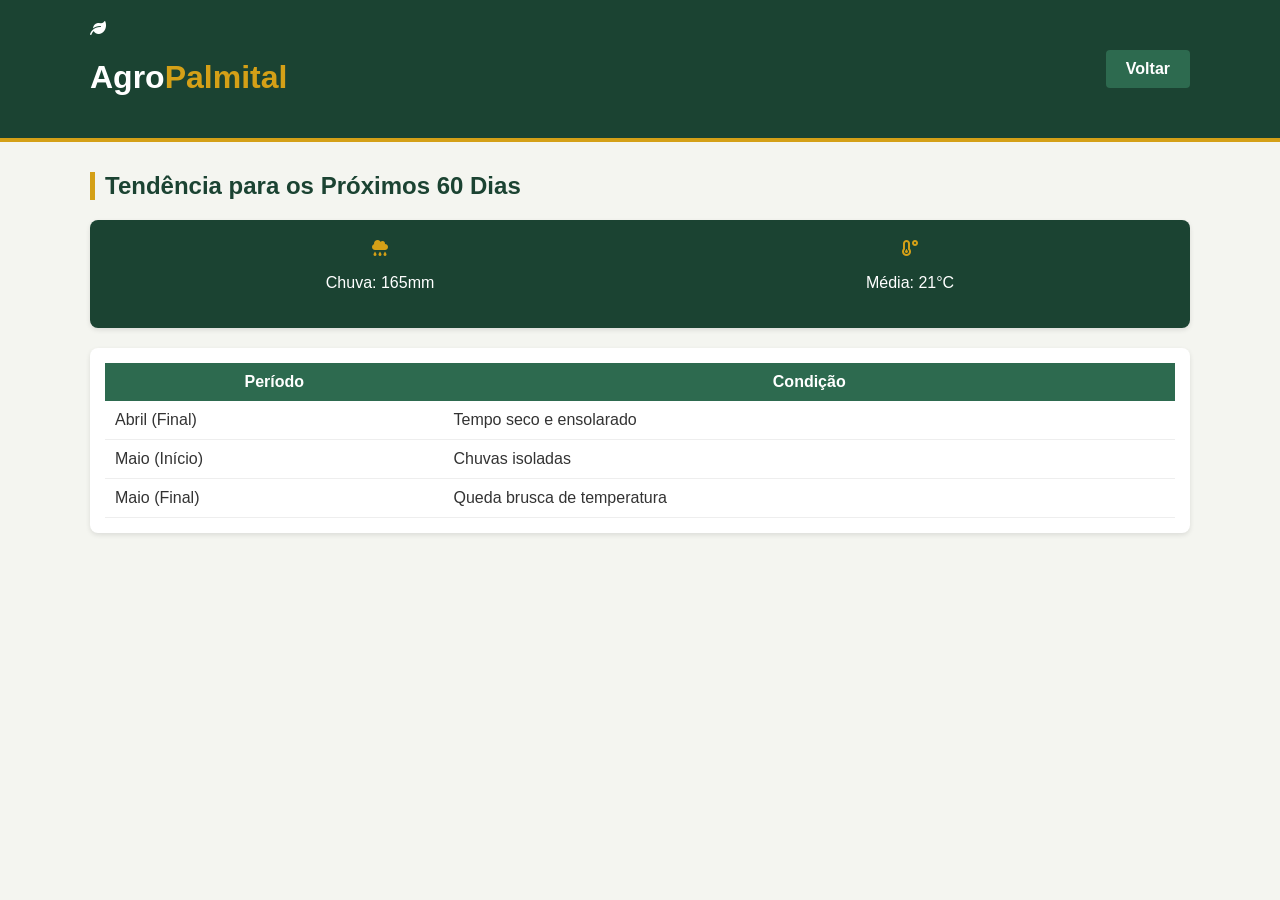
==== clima.html @ 03aaa4e9 "Add files via upload" ====
<!DOCTYPE html>
<html lang="pt-br">
<head>
    <meta charset="UTF-8">
    <meta name="viewport" content="width=device-width, initial-scale=1.0">
    <title>Previsão 60 Dias - AgroPalmital</title>
    <link rel="stylesheet" href="style.css">
    <link rel="stylesheet" href="https://cdnjs.cloudflare.com/ajax/libs/font-awesome/6.0.0/css/all.min.css">
</head>
<body>
    <header>
        <div class="container header-content">
            <div class="logo"><i class="fas fa-leaf"></i> <h1>Agro<span>Palmital</span></h1></div>
            <a href="index.html" class="btn-calc" style="text-decoration:none; width:auto; padding: 10px 20px;">Voltar</a>
        </div>
    </header>

    <main class="container" style="margin-top: 30px;">
        <h2 class="title-decorated">Tendência para os Próximos 60 Dias</h2>
        <div class="card-agro" style="background: var(--green-dark); color: white; display: flex; justify-content: space-around; padding: 20px;">
            <div style="text-align:center;"><i class="fas fa-cloud-rain" style="color:var(--soy-gold)"></i><p>Chuva: 165mm</p></div>
            <div style="text-align:center;"><i class="fas fa-temperature-low" style="color:var(--soy-gold)"></i><p>Média: 21°C</p></div>
        </div>

        <div class="card-agro">
            <table style="width:100%; border-collapse: collapse;">
                <tr style="background:var(--green-leaf); color:white;">
                    <th style="padding:10px;">Período</th>
                    <th style="padding:10px;">Condição</th>
                </tr>
                <tr><td style="padding:10px; border-bottom:1px solid #eee;">Abril (Final)</td><td style="padding:10px; border-bottom:1px solid #eee;">Tempo seco e ensolarado</td></tr>
                <tr><td style="padding:10px; border-bottom:1px solid #eee;">Maio (Início)</td><td style="padding:10px; border-bottom:1px solid #eee;">Chuvas isoladas</td></tr>
                <tr><td style="padding:10px; border-bottom:1px solid #eee;">Maio (Final)</td><td style="padding:10px; border-bottom:1px solid #eee;">Queda brusca de temperatura</td></tr>
            </table>
        </div>
    </main>
</body>
</html>
---- style.css ----
:root {
    --green-dark: #1b4332;
    --green-leaf: #2d6a4f;
    --soy-gold: #d4a017;
    --earth: #5d4037;
    --light-wheat: #f4f5f0;
}

body { background-color: var(--light-wheat); font-family: sans-serif; margin: 0; color: #333; }
.container { max-width: 1100px; margin: 0 auto; padding: 0 20px; }

/* Header e Topo */
.top-announcement { background: var(--earth); color: white; padding: 10px 0; font-size: 0.8rem; }
.flex-top { display: flex; justify-content: space-between; }
header { background: var(--green-dark); color: white; padding: 20px 0; border-bottom: 4px solid var(--soy-gold); }
.header-content { display: flex; justify-content: space-between; align-items: center; }
.logo h1 span { color: var(--soy-gold); }

/* Banner */
.hero-banner { 
    background: linear-gradient(rgba(0,0,0,0.5), rgba(0,0,0,0.5)), url('https://images.unsplash.com/photo-1500382017468-9049fed747ef?auto=format&fit=crop&w=1200&q=80');
    background-size: cover; padding: 50px 0; text-align: center; color: white;
}

/* Layout */
.main-layout { display: grid; grid-template-columns: 1.5fr 1fr; gap: 20px; margin-top: 20px; }
.card-agro, .card-bolsa, .card-weather-agro, .news-card { background: white; border-radius: 8px; padding: 15px; box-shadow: 0 2px 5px rgba(0,0,0,0.1); margin-bottom: 20px; }
.title-decorated { color: var(--green-dark); border-left: 5px solid var(--soy-gold); padding-left: 10px; }

/* Calculadora e Botões */
.btn-calc, .btn-saiba-mais { background: var(--green-leaf); color: white; border: none; padding: 10px; border-radius: 4px; cursor: pointer; font-weight: bold; width: 100%; }
.input-group { display: flex; gap: 5px; margin-bottom: 10px; }
.result-box { margin-top: 10px; background: #eee; padding: 10px; border-radius: 4px; text-align: center; }
.btn-detalhes-clima { display: block; text-align: center; padding: 10px; background: #fdf5e6; color: var(--green-leaf); text-decoration: none; font-weight: bold; border-radius: 4px; }

/* Cores do Campo */
.soja { background: var(--soy-gold); }
.milho { background: #e67e22; }
.trigo { background: #f39c12; }
.icon-circle { width: 30px; height: 30px; border-radius: 50%; display: inline-flex; align-items: center; justify-content: center; color: white; margin-right: 10px; }
.up { color: green; } .down { color: red; }
.yellow { color: #f1c40f; font-size: 2rem; }
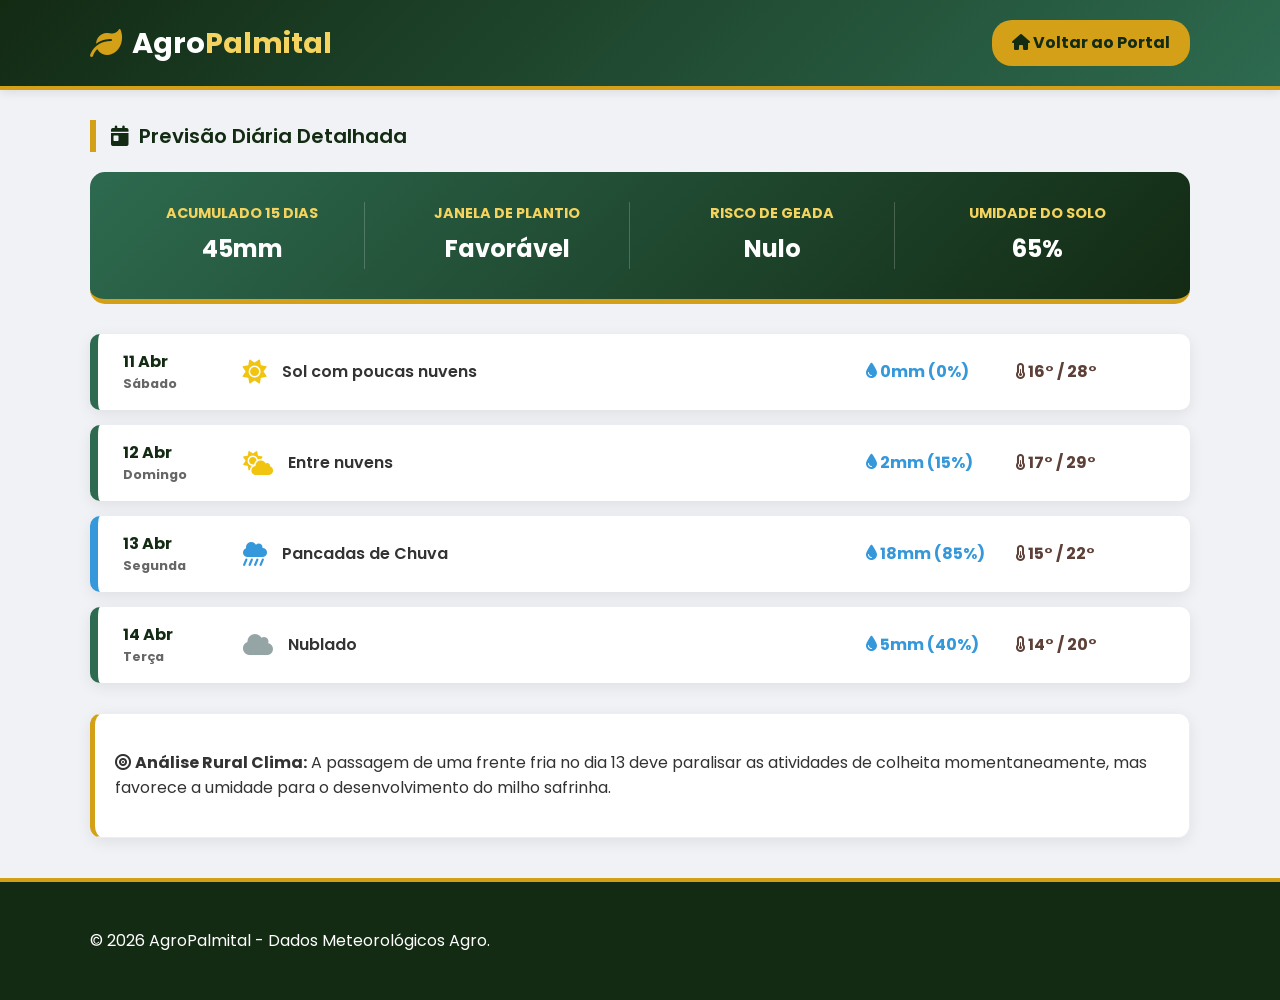
==== commit 8fd14b40: "Add files via upload" ====
--- a/clima.html
+++ b/clima.html
@@ -3,36 +3,154 @@
 <head>
     <meta charset="UTF-8">
     <meta name="viewport" content="width=device-width, initial-scale=1.0">
-    <title>Previsão 60 Dias - AgroPalmital</title>
+    <title>Clima Diário - AgroPalmital</title>
+    <link href="https://fonts.googleapis.com/css2?family=Poppins:wght@400;600;700&display=swap" rel="stylesheet">
     <link rel="stylesheet" href="style.css">
     <link rel="stylesheet" href="https://cdnjs.cloudflare.com/ajax/libs/font-awesome/6.0.0/css/all.min.css">
+    <style>
+        /* Estilos específicos para a visão diária estilo Rural Clima */
+        .clima-header-info {
+            background: linear-gradient(135deg, var(--green-leaf), var(--green-dark));
+            color: white;
+            padding: 30px;
+            border-radius: 15px;
+            margin-bottom: 30px;
+            display: grid;
+            grid-template-columns: repeat(auto-fit, minmax(200px, 1fr));
+            gap: 20px;
+            border-bottom: 5px solid var(--soy-gold);
+        }
+
+        .info-box { text-align: center; border-right: 1px solid rgba(255,255,255,0.2); }
+        .info-box:last-child { border-right: none; }
+        .info-box h4 { margin: 0; font-size: 0.9rem; text-transform: uppercase; color: var(--soy-light); }
+        .info-box p { margin: 5px 0 0; font-size: 1.5rem; font-weight: bold; }
+
+        .timeline-diaria {
+            display: flex;
+            flex-direction: column;
+            gap: 15px;
+        }
+
+        .dia-card {
+            display: grid;
+            grid-template-columns: 120px 1fr 150px 150px;
+            align-items: center;
+            background: white;
+            padding: 15px 25px;
+            border-radius: 10px;
+            box-shadow: var(--shadow-card);
+            border-left: 8px solid var(--green-leaf);
+            transition: 0.3s;
+        }
+
+        .dia-card:hover { transform: scale(1.01); }
+        .dia-card.chuva { border-left-color: #3498db; }
+        
+        .data-info { font-weight: bold; color: var(--green-dark); }
+        .data-info span { display: block; font-size: 0.8rem; color: var(--text-light); }
+
+        .condicao-info { display: flex; align-items: center; gap: 15px; font-weight: 600; }
+        .condicao-info i { font-size: 1.5rem; }
+        
+        .chuva-info { color: #3498db; font-weight: bold; }
+        .temp-info { font-weight: bold; color: var(--earth-brown); }
+
+        .yellow { color: #f1c40f; }
+        .blue { color: #3498db; }
+        .gray { color: #95a5a6; }
+
+        @media (max-width: 768px) {
+            .dia-card { grid-template-columns: 1fr 1fr; gap: 15px; }
+        }
+    </style>
 </head>
 <body>
+
     <header>
         <div class="container header-content">
-            <div class="logo"><i class="fas fa-leaf"></i> <h1>Agro<span>Palmital</span></h1></div>
-            <a href="index.html" class="btn-calc" style="text-decoration:none; width:auto; padding: 10px 20px;">Voltar</a>
+            <div class="logo">
+                <i class="fas fa-leaf seedling-icon"></i>
+                <h1>Agro<span>Palmital</span></h1>
+            </div>
+            <a href="index.html" class="btn-weather-link" style="background: var(--soy-gold); color: var(--green-dark); border:none;">
+                <i class="fas fa-home"></i> Voltar ao Portal
+            </a>
         </div>
     </header>
 
     <main class="container" style="margin-top: 30px;">
-        <h2 class="title-decorated">Tendência para os Próximos 60 Dias</h2>
-        <div class="card-agro" style="background: var(--green-dark); color: white; display: flex; justify-content: space-around; padding: 20px;">
-            <div style="text-align:center;"><i class="fas fa-cloud-rain" style="color:var(--soy-gold)"></i><p>Chuva: 165mm</p></div>
-            <div style="text-align:center;"><i class="fas fa-temperature-low" style="color:var(--soy-gold)"></i><p>Média: 21°C</p></div>
+        <h2 class="title-decorated"><i class="fas fa-calendar-day"></i> Previsão Diária Detalhada</h2>
+
+        <div class="clima-header-info">
+            <div class="info-box">
+                <h4>Acumulado 15 dias</h4>
+                <p>45mm</p>
+            </div>
+            <div class="info-box">
+                <h4>Janela de Plantio</h4>
+                <p>Favorável</p>
+            </div>
+            <div class="info-box">
+                <h4>Risco de Geada</h4>
+                <p>Nulo</p>
+            </div>
+            <div class="info-box">
+                <h4>Umidade do Solo</h4>
+                <p>65%</p>
+            </div>
         </div>
 
-        <div class="card-agro">
-            <table style="width:100%; border-collapse: collapse;">
-                <tr style="background:var(--green-leaf); color:white;">
-                    <th style="padding:10px;">Período</th>
-                    <th style="padding:10px;">Condição</th>
-                </tr>
-                <tr><td style="padding:10px; border-bottom:1px solid #eee;">Abril (Final)</td><td style="padding:10px; border-bottom:1px solid #eee;">Tempo seco e ensolarado</td></tr>
-                <tr><td style="padding:10px; border-bottom:1px solid #eee;">Maio (Início)</td><td style="padding:10px; border-bottom:1px solid #eee;">Chuvas isoladas</td></tr>
-                <tr><td style="padding:10px; border-bottom:1px solid #eee;">Maio (Final)</td><td style="padding:10px; border-bottom:1px solid #eee;">Queda brusca de temperatura</td></tr>
-            </table>
+        <div class="timeline-diaria">
+            
+            <div class="dia-card">
+                <div class="data-info">11 Abr<span>Sábado</span></div>
+                <div class="condicao-info">
+                    <i class="fas fa-sun yellow"></i> Sol com poucas nuvens
+                </div>
+                <div class="chuva-info"><i class="fas fa-tint"></i> 0mm (0%)</div>
+                <div class="temp-info"><i class="fas fa-thermometer-half"></i> 16° / 28°</div>
+            </div>
+
+            <div class="dia-card">
+                <div class="data-info">12 Abr<span>Domingo</span></div>
+                <div class="condicao-info">
+                    <i class="fas fa-cloud-sun yellow"></i> Entre nuvens
+                </div>
+                <div class="chuva-info"><i class="fas fa-tint"></i> 2mm (15%)</div>
+                <div class="temp-info"><i class="fas fa-thermometer-half"></i> 17° / 29°</div>
+            </div>
+
+            <div class="dia-card chuva">
+                <div class="data-info">13 Abr<span>Segunda</span></div>
+                <div class="condicao-info">
+                    <i class="fas fa-cloud-showers-heavy blue"></i> Pancadas de Chuva
+                </div>
+                <div class="chuva-info"><i class="fas fa-tint"></i> 18mm (85%)</div>
+                <div class="temp-info"><i class="fas fa-thermometer-half"></i> 15° / 22°</div>
+            </div>
+
+            <div class="dia-card">
+                <div class="data-info">14 Abr<span>Terça</span></div>
+                <div class="condicao-info">
+                    <i class="fas fa-cloud gray"></i> Nublado
+                </div>
+                <div class="chuva-info"><i class="fas fa-tint"></i> 5mm (40%)</div>
+                <div class="temp-info"><i class="fas fa-thermometer-half"></i> 14° / 20°</div>
+            </div>
+
+            </div>
+
+        <div class="card-agro" style="margin-top: 30px; border-left: 5px solid var(--soy-gold);">
+            <p><i class="fas fa-bullseye"></i> <strong>Análise Rural Clima:</strong> A passagem de uma frente fria no dia 13 deve paralisar as atividades de colheita momentaneamente, mas favorece a umidade para o desenvolvimento do milho safrinha.</p>
         </div>
     </main>
+
+    <footer>
+        <div class="container footer-content">
+            <p>&copy; 2026 AgroPalmital - Dados Meteorológicos Agro.</p>
+        </div>
+    </footer>
+
 </body>
 </html>
--- a/style.css
+++ b/style.css
@@ -1,42 +1,215 @@
+/* Nova Paleta de Cores e Definições Globais */
 :root {
-    --green-dark: #1b4332;
-    --green-leaf: #2d6a4f;
-    --soy-gold: #d4a017;
-    --earth: #5d4037;
-    --light-wheat: #f4f5f0;
-}
-
-body { background-color: var(--light-wheat); font-family: sans-serif; margin: 0; color: #333; }
-.container { max-width: 1100px; margin: 0 auto; padding: 0 20px; }
-
-/* Header e Topo */
-.top-announcement { background: var(--earth); color: white; padding: 10px 0; font-size: 0.8rem; }
-.flex-top { display: flex; justify-content: space-between; }
-header { background: var(--green-dark); color: white; padding: 20px 0; border-bottom: 4px solid var(--soy-gold); }
+    --green-dark: #132a13; /* Verde Floresta Profundo */
+    --green-leaf: #2d6a4f; /* Verde Folha Vibrante */
+    --green-action: #40916c; /* Verde Botão */
+    --soy-gold: #d4a017; /* Dourado Soja */
+    --soy-light: #f4d35e; /* Dourado Claro */
+    --earth-brown: #5d4037; /* Marrom Terra */
+    --light-wheat: #fafaf8; /* Creme Trigo Muito Claro */
+    --white: #ffffff;
+    --text-main: #333;
+    --text-light: #666;
+    --bg-body: #f0f2f5; /* Fundo Levemente Cinza */
+    --shadow-card: 0 4px 15px rgba(0,0,0,0.08); /* Sombra mais suave */
+}
+
+* { box-sizing: border-box; }
+
+body { 
+    background-color: var(--bg-body); 
+    font-family: 'Poppins', sans-serif; /* Fonte mais moderna */
+    margin: 0; 
+    color: var(--text-main);
+    line-height: 1.6;
+}
+
+.container { max-width: 1140px; margin: 0 auto; padding: 0 20px; }
+
+/* Topo e Header Estilizados */
+.top-announcement { 
+    background: linear-gradient(90deg, var(--earth-brown), #795548); /* Degradê Marrom */
+    color: var(--white); 
+    padding: 8px 0; 
+    font-size: 0.8rem; 
+    border-bottom: 2px solid var(--soy-gold); 
+}
+.flex-top { display: flex; justify-content: space-between; align-items: center; }
+
+header { 
+    background: linear-gradient(135deg, var(--green-dark), var(--green-leaf)); /* Degradê Verde */
+    color: var(--white); 
+    padding: 20px 0; 
+    border-bottom: 4px solid var(--soy-gold);
+    box-shadow: 0 2px 10px rgba(0,0,0,0.1);
+}
 .header-content { display: flex; justify-content: space-between; align-items: center; }
-.logo h1 span { color: var(--soy-gold); }
-
-/* Banner */
+
+.logo { display: flex; align-items: center; gap: 10px; }
+.logo h1 { font-size: 1.8rem; margin: 0; font-weight: 700; }
+.logo h1 span { color: var(--soy-light); }
+.seedling-icon { font-size: 2rem; color: var(--soy-gold); }
+
+.market-summary-card {
+    background: rgba(255,255,255,0.1); /* Fundo translúcido */
+    padding: 10px 15px;
+    border-radius: 8px;
+    border: 1px solid rgba(255,255,255,0.2);
+    text-align: right;
+}
+.market-summary-card small { font-size: 0.7rem; color: #ccc; }
+.market-summary-card p { font-size: 1.1rem; margin: 2px 0 0; font-weight: bold; }
+
+/* Banner com Overlay Colorida */
 .hero-banner { 
-    background: linear-gradient(rgba(0,0,0,0.5), rgba(0,0,0,0.5)), url('https://images.unsplash.com/photo-1500382017468-9049fed747ef?auto=format&fit=crop&w=1200&q=80');
-    background-size: cover; padding: 50px 0; text-align: center; color: white;
-}
-
-/* Layout */
-.main-layout { display: grid; grid-template-columns: 1.5fr 1fr; gap: 20px; margin-top: 20px; }
-.card-agro, .card-bolsa, .card-weather-agro, .news-card { background: white; border-radius: 8px; padding: 15px; box-shadow: 0 2px 5px rgba(0,0,0,0.1); margin-bottom: 20px; }
-.title-decorated { color: var(--green-dark); border-left: 5px solid var(--soy-gold); padding-left: 10px; }
-
-/* Calculadora e Botões */
-.btn-calc, .btn-saiba-mais { background: var(--green-leaf); color: white; border: none; padding: 10px; border-radius: 4px; cursor: pointer; font-weight: bold; width: 100%; }
-.input-group { display: flex; gap: 5px; margin-bottom: 10px; }
-.result-box { margin-top: 10px; background: #eee; padding: 10px; border-radius: 4px; text-align: center; }
-.btn-detalhes-clima { display: block; text-align: center; padding: 10px; background: #fdf5e6; color: var(--green-leaf); text-decoration: none; font-weight: bold; border-radius: 4px; }
-
-/* Cores do Campo */
-.soja { background: var(--soy-gold); }
-.milho { background: #e67e22; }
-.trigo { background: #f39c12; }
-.icon-circle { width: 30px; height: 30px; border-radius: 50%; display: inline-flex; align-items: center; justify-content: center; color: white; margin-right: 10px; }
-.up { color: green; } .down { color: red; }
-.yellow { color: #f1c40f; font-size: 2rem; }+    background: linear-gradient(rgba(19, 42, 19, 0.7), rgba(0,0,0,0.5)), 
+                url('https://images.unsplash.com/photo-1500382017468-9049fed747ef?auto=format&fit=crop&w=1200&q=80');
+    background-size: cover;
+    background-position: center;
+    padding: 80px 0; 
+    text-align: center; 
+    color: var(--white); 
+    border-bottom: 5px solid var(--soy-gold);
+}
+.hero-text h2 { font-size: 2.2rem; margin-bottom: 10px; }
+.hero-text p { font-size: 1.1rem; opacity: 0.9; }
+
+/* Layout Grid */
+.main-layout { display: grid; grid-template-columns: 1.6fr 1fr; gap: 30px; margin-top: 30px; }
+
+/* Títulos Decorados Modernos */
+.title-decorated { 
+    color: var(--green-dark); 
+    border-left: 6px solid var(--soy-gold); 
+    padding-left: 15px; 
+    margin-bottom: 20px; 
+    font-size: 1.25rem; 
+    font-weight: 600;
+    display: flex;
+    align-items: center;
+    gap: 10px;
+}
+
+/* Cards e Componentes Atualizados */
+.card-agro, .news-card, .card-weather-agro { 
+    background: var(--white); 
+    border-radius: 12px; /* Cantos mais arredondados */
+    padding: 20px; 
+    box-shadow: var(--shadow-card); 
+    margin-bottom: 20px; 
+    border: 1px solid #eee;
+    transition: transform 0.2s;
+}
+.card-agro:hover { transform: translateY(-3px); }
+
+/* Notícias */
+.news-card { display: flex; padding: 0; overflow: hidden; gap: 0; }
+.news-image { 
+    width: 180px; 
+    background: #ddd url('https://images.unsplash.com/photo-1592982537447-7440770cbfc9?auto=format&fit=crop&w=400&q=80'); 
+    background-size: cover; 
+    background-position: center;
+}
+.news-content { padding: 20px; flex: 1; }
+.category-badge { 
+    background-color: var(--soy-gold); 
+    color: var(--white); 
+    padding: 4px 8px; 
+    border-radius: 4px; 
+    font-size: 0.7rem; 
+    font-weight: bold; 
+    text-transform: uppercase; 
+}
+.news-content h3 { margin: 10px 0; color: var(--green-dark); }
+.news-content p { font-size: 0.9rem; color: var(--text-light); }
+.read-more { color: var(--green-leaf); font-weight: bold; text-decoration: none; font-size: 0.9rem; display: flex; align-items: center; gap: 5px; }
+
+/* Bolsas */
+.bolsas-grid { display: grid; grid-template-columns: 1fr 1fr; gap: 15px; }
+.bolsa-card { border-top: 4px solid var(--green-leaf); padding: 15px; }
+.bolsa-header { display: flex; justify-content: space-between; color: var(--green-dark); margin-bottom: 10px; }
+.bolsa-header h4 { margin: 0; font-size: 1rem; }
+.bolsa-body { font-size: 0.9rem; }
+.bolsa-item { display: flex; justify-content: space-between; padding: 5px 0; border-bottom: 1px solid #f0f0f0; }
+
+/* Cotações com Cores Específicas */
+.quotes-panel { padding: 10px 20px; }
+.quote-item { 
+    display: flex; 
+    align-items: center; 
+    padding: 12px 0; 
+    border-bottom: 1px solid #f0f0f0; 
+    position: relative;
+}
+.quote-item .time { position: absolute; right: 0; top: 12px; font-size: 0.7rem; color: #aaa; }
+.icon-circle { 
+    width: 40px; height: 40px; border-radius: 50%; 
+    display: flex; align-items: center; justify-content: center; 
+    color: var(--white); font-size: 1.2rem; margin-right: 15px; 
+}
+.soja-item .icon-circle { background-color: var(--soy-gold); }
+.milho-item .icon-circle { background-color: #e67e22; } /* Laranja */
+.trigo-item .icon-circle { background-color: #f39c12; } /* Amarelo Trigo */
+
+.data span { display: block; font-size: 0.8rem; color: var(--text-light); }
+.data strong { font-size: 1.1rem; color: var(--green-dark); }
+
+/* Calculadora Colorida */
+.calculator-box { border-bottom: 5px solid var(--soy-gold); background-color: #fdfdfa; }
+.input-group { display: flex; gap: 10px; margin-bottom: 15px; }
+.input-group input, .input-group select { 
+    padding: 12px; border: 1px solid #ccc; border-radius: 6px; 
+    width: 100%; font-family: 'Poppins', sans-serif;
+}
+.btn-calc { 
+    width: 100%; padding: 12px; 
+    background: linear-gradient(90deg, var(--green-leaf), var(--green-action));
+    color: var(--white); border: none; border-radius: 6px; 
+    font-weight: bold; font-size: 1rem; cursor: pointer; display: flex; align-items: center; justify-content: center; gap: 10px; 
+}
+.btn-calc:hover { opacity: 0.9; }
+.result-box { 
+    margin-top: 15px; padding: 12px; 
+    background-color: #fcf8e3; 
+    border-radius: 6px; text-align: center; border: 1px solid #faebcc; 
+}
+
+/* Pragas e Alertas */
+.alert-panel { border-left: 5px solid #e74c3c; }
+.disease-container { margin-bottom: 0; }
+.disease-item { display: flex; justify-content: space-between; align-items: center; padding: 10px; border-radius: 8px; }
+.alert-danger { background-color: #fdf2f2; }
+.disease-info { display: flex; align-items: center; gap: 15px; color: #c0392b; }
+.disease-info i { font-size: 1.5rem; }
+.disease-details { display: none; padding: 15px; background: #fafafa; border-radius: 0 0 8px 8px; font-size: 0.85rem; color: #555; }
+.btn-action { background: var(--green-leaf); color: var(--white); border: none; padding: 6px 12px; border-radius: 4px; cursor: pointer; }
+
+/* Clima Moderno */
+.card-weather-agro { background: linear-gradient(135deg, var(--white), #f9f9f9); text-align: center; }
+.today-focus { display: flex; justify-content: center; align-items: center; gap: 20px; margin-bottom: 15px; }
+.weather-icon { font-size: 3rem; color: #f1c40f; }
+.temp-big { font-size: 2.5rem; font-weight: bold; margin: 0; color: var(--green-dark); }
+.btn-weather-link { 
+    display: inline-block; padding: 10px 20px; 
+    background-color: var(--white); color: var(--green-leaf); 
+    border: 2px solid var(--green-leaf);
+    text-decoration: none; font-weight: bold; border-radius: 20px; 
+    transition: all 0.3s;
+}
+.btn-weather-link:hover { background-color: var(--green-leaf); color: var(--white); }
+
+/* Indicadores de Status */
+.up { color: #2ecc71; font-weight: bold; }
+.down { color: #e74c3c; font-weight: bold; }
+
+/* Rodapé Colorido */
+footer { 
+    background: var(--green-dark); 
+    color: var(--white); 
+    text-align: center; 
+    padding: 30px 0; 
+    margin-top: 40px; 
+    border-top: 4px solid var(--soy-gold);
+}
+.footer-content { display: flex; justify-content: space-between; align-items: center; }
+.footer-icons { display: flex; gap: 15px; font-size: 1.2rem; color: var(--soy-gold); }
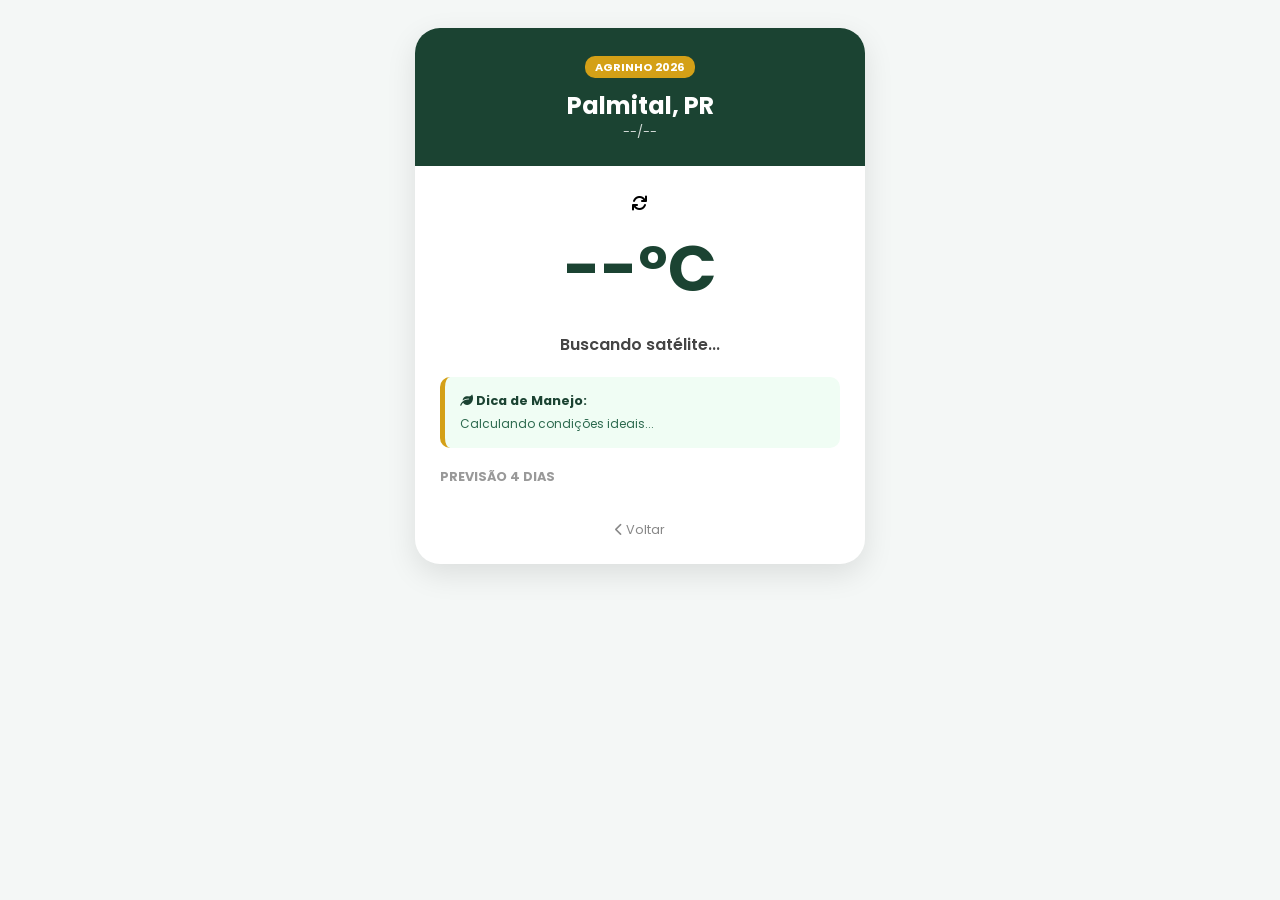
==== commit 6b477b0b: "Add files via upload" ====
--- a/clima.html
+++ b/clima.html
@@ -3,154 +3,85 @@
 <head>
     <meta charset="UTF-8">
     <meta name="viewport" content="width=device-width, initial-scale=1.0">
-    <title>Clima Diário - AgroPalmital</title>
+    <title>Clima Palmital - Agrinho 2026</title>
     <link href="https://fonts.googleapis.com/css2?family=Poppins:wght@400;600;700&display=swap" rel="stylesheet">
-    <link rel="stylesheet" href="style.css">
     <link rel="stylesheet" href="https://cdnjs.cloudflare.com/ajax/libs/font-awesome/6.0.0/css/all.min.css">
     <style>
-        /* Estilos específicos para a visão diária estilo Rural Clima */
-        .clima-header-info {
-            background: linear-gradient(135deg, var(--green-leaf), var(--green-dark));
-            color: white;
-            padding: 30px;
-            border-radius: 15px;
-            margin-bottom: 30px;
-            display: grid;
-            grid-template-columns: repeat(auto-fit, minmax(200px, 1fr));
-            gap: 20px;
-            border-bottom: 5px solid var(--soy-gold);
-        }
-
-        .info-box { text-align: center; border-right: 1px solid rgba(255,255,255,0.2); }
-        .info-box:last-child { border-right: none; }
-        .info-box h4 { margin: 0; font-size: 0.9rem; text-transform: uppercase; color: var(--soy-light); }
-        .info-box p { margin: 5px 0 0; font-size: 1.5rem; font-weight: bold; }
-
-        .timeline-diaria {
-            display: flex;
-            flex-direction: column;
-            gap: 15px;
-        }
-
-        .dia-card {
-            display: grid;
-            grid-template-columns: 120px 1fr 150px 150px;
-            align-items: center;
-            background: white;
-            padding: 15px 25px;
-            border-radius: 10px;
-            box-shadow: var(--shadow-card);
-            border-left: 8px solid var(--green-leaf);
-            transition: 0.3s;
-        }
-
-        .dia-card:hover { transform: scale(1.01); }
-        .dia-card.chuva { border-left-color: #3498db; }
-        
-        .data-info { font-weight: bold; color: var(--green-dark); }
-        .data-info span { display: block; font-size: 0.8rem; color: var(--text-light); }
-
-        .condicao-info { display: flex; align-items: center; gap: 15px; font-weight: 600; }
-        .condicao-info i { font-size: 1.5rem; }
-        
-        .chuva-info { color: #3498db; font-weight: bold; }
-        .temp-info { font-weight: bold; color: var(--earth-brown); }
-
-        .yellow { color: #f1c40f; }
-        .blue { color: #3498db; }
-        .gray { color: #95a5a6; }
-
-        @media (max-width: 768px) {
-            .dia-card { grid-template-columns: 1fr 1fr; gap: 15px; }
-        }
+        :root { --agro: #1b4332; --gold: #d4a017; --blue: #3498db; }
+        body { font-family: 'Poppins', sans-serif; background: #f4f7f6; display: flex; justify-content: center; padding: 20px; }
+        .card { background: white; border-radius: 25px; box-shadow: 0 10px 30px rgba(0,0,0,0.1); width: 100%; max-width: 450px; overflow: hidden; }
+        .header { background: var(--agro); color: white; padding: 25px; text-align: center; }
+        .conteudo { padding: 25px; text-align: center; }
+        .temp-foco { font-size: 4rem; font-weight: 700; color: var(--agro); margin: 5px 0; }
+        .dica-box { background: #f0fdf4; border-left: 5px solid var(--gold); padding: 15px; border-radius: 10px; text-align: left; margin: 20px 0; }
+        .grid { display: grid; grid-template-columns: repeat(4, 1fr); gap: 8px; margin-top: 15px; }
+        .dia { background: #f8f9fa; padding: 10px; border-radius: 12px; border: 1px solid #eee; text-align: center; }
+        .btn { display: block; margin-top: 20px; color: #888; text-decoration: none; font-size: 0.8rem; }
     </style>
 </head>
 <body>
 
-    <header>
-        <div class="container header-content">
-            <div class="logo">
-                <i class="fas fa-leaf seedling-icon"></i>
-                <h1>Agro<span>Palmital</span></h1>
-            </div>
-            <a href="index.html" class="btn-weather-link" style="background: var(--soy-gold); color: var(--green-dark); border:none;">
-                <i class="fas fa-home"></i> Voltar ao Portal
-            </a>
-        </div>
-    </header>
+<div class="card">
+    <div class="header">
+        <span style="background:var(--gold); padding:3px 10px; border-radius:10px; font-size:0.7rem; font-weight:700;">AGRINHO 2026</span>
+        <h2 style="margin:10px 0 0;">Palmital, PR</h2>
+        <p id="data-atual" style="margin:0; opacity:0.8; font-size:0.8rem;">--/--</p>
+    </div>
 
-    <main class="container" style="margin-top: 30px;">
-        <h2 class="title-decorated"><i class="fas fa-calendar-day"></i> Previsão Diária Detalhada</h2>
+    <div class="conteudo">
+        <div id="icon-hoje"><i class="fas fa-sync fa-spin"></i></div>
+        <div class="temp-foco" id="temp-agora">--°C</div>
+        <p id="desc-agora" style="font-weight:600; color:#444;">Buscando satélite...</p>
 
-        <div class="clima-header-info">
-            <div class="info-box">
-                <h4>Acumulado 15 dias</h4>
-                <p>45mm</p>
-            </div>
-            <div class="info-box">
-                <h4>Janela de Plantio</h4>
-                <p>Favorável</p>
-            </div>
-            <div class="info-box">
-                <h4>Risco de Geada</h4>
-                <p>Nulo</p>
-            </div>
-            <div class="info-box">
-                <h4>Umidade do Solo</h4>
-                <p>65%</p>
-            </div>
+        <div class="dica-box">
+            <h4 style="margin:0 0 5px; font-size:0.8rem; color:var(--agro);"><i class="fas fa-leaf"></i> Dica de Manejo:</h4>
+            <p id="texto-dica" style="font-size:0.75rem; color:#2d6a4f; margin:0;">Calculando condições ideais...</p>
         </div>
 
-        <div class="timeline-diaria">
-            
-            <div class="dia-card">
-                <div class="data-info">11 Abr<span>Sábado</span></div>
-                <div class="condicao-info">
-                    <i class="fas fa-sun yellow"></i> Sol com poucas nuvens
-                </div>
-                <div class="chuva-info"><i class="fas fa-tint"></i> 0mm (0%)</div>
-                <div class="temp-info"><i class="fas fa-thermometer-half"></i> 16° / 28°</div>
-            </div>
+        <h4 style="text-align:left; font-size:0.8rem; color:#999; margin-bottom:10px;">PREVISÃO 4 DIAS</h4>
+        <div class="grid" id="previsao-grid"></div>
 
-            <div class="dia-card">
-                <div class="data-info">12 Abr<span>Domingo</span></div>
-                <div class="condicao-info">
-                    <i class="fas fa-cloud-sun yellow"></i> Entre nuvens
-                </div>
-                <div class="chuva-info"><i class="fas fa-tint"></i> 2mm (15%)</div>
-                <div class="temp-info"><i class="fas fa-thermometer-half"></i> 17° / 29°</div>
-            </div>
+        <a href="index.html" class="btn"><i class="fas fa-chevron-left"></i> Voltar</a>
+    </div>
+</div>
 
-            <div class="dia-card chuva">
-                <div class="data-info">13 Abr<span>Segunda</span></div>
-                <div class="condicao-info">
-                    <i class="fas fa-cloud-showers-heavy blue"></i> Pancadas de Chuva
-                </div>
-                <div class="chuva-info"><i class="fas fa-tint"></i> 18mm (85%)</div>
-                <div class="temp-info"><i class="fas fa-thermometer-half"></i> 15° / 22°</div>
-            </div>
+<script>
+async function rodarClima() {
+    try {
+        const lat = -24.89; const lon = -52.20;
+        const url = `https://api.open-meteo.com/v1/forecast?latitude=${lat}&longitude=${lon}&current_weather=true&daily=weathercode,temperature_2m_max,precipitation_probability_max&timezone=America%2FSao_Paulo`;
+        
+        const res = await fetch(url);
+        const data = await res.json();
+        const atual = data.current_weather;
 
-            <div class="dia-card">
-                <div class="data-info">14 Abr<span>Terça</span></div>
-                <div class="condicao-info">
-                    <i class="fas fa-cloud gray"></i> Nublado
-                </div>
-                <div class="chuva-info"><i class="fas fa-tint"></i> 5mm (40%)</div>
-                <div class="temp-info"><i class="fas fa-thermometer-half"></i> 14° / 20°</div>
-            </div>
+        // Atualiza Hoje
+        document.getElementById('data-atual').innerText = new Date().toLocaleDateString('pt-BR', {day:'numeric', month:'long'});
+        document.getElementById('temp-agora').innerText = Math.round(atual.temperature) + "°C";
+        
+        // Lógica de Dica Técnica
+        let dica = "Tempo bom para o campo.";
+        if(atual.windspeed > 12) dica = "Vento forte! Evite pulverizar para evitar deriva e proteger a fauna.";
+        if(atual.weathercode >= 51) dica = "Chuva prevista. Não aplique defensivos agora para evitar lavagem do solo.";
+        document.getElementById('texto-dica').innerText = dica;
 
-            </div>
-
-        <div class="card-agro" style="margin-top: 30px; border-left: 5px solid var(--soy-gold);">
-            <p><i class="fas fa-bullseye"></i> <strong>Análise Rural Clima:</strong> A passagem de uma frente fria no dia 13 deve paralisar as atividades de colheita momentaneamente, mas favorece a umidade para o desenvolvimento do milho safrinha.</p>
-        </div>
-    </main>
-
-    <footer>
-        <div class="container footer-content">
-            <p>&copy; 2026 AgroPalmital - Dados Meteorológicos Agro.</p>
-        </div>
-    </footer>
-
+        // Próximos 4 Dias
+        const grid = document.getElementById('previsao-grid');
+        grid.innerHTML = '';
+        for (let i = 1; i <= 4; i++) {
+            const dia = new Date(data.daily.time[i]).toLocaleDateString('pt-BR', {weekday:'short'}).toUpperCase();
+            const prob = data.daily.precipitation_probability_max[i];
+            grid.innerHTML += `
+                <div class="dia">
+                    <span style="font-size:0.6rem; font-weight:700;">${dia}</span>
+                    <i class="fas fa-cloud-sun" style="display:block; margin:5px 0; color:var(--agro);"></i>
+                    <div style="font-weight:700;">${Math.round(data.daily.temperature_2m_max[i])}°</div>
+                    <div style="font-size:0.55rem; color:var(--blue);"><i class="fas fa-tint"></i> ${prob}%</div>
+                </div>`;
+        }
+    } catch (e) { console.log("Erro no satélite"); }
+}
+window.onload = rodarClima;
+</script>
 </body>
 </html>
